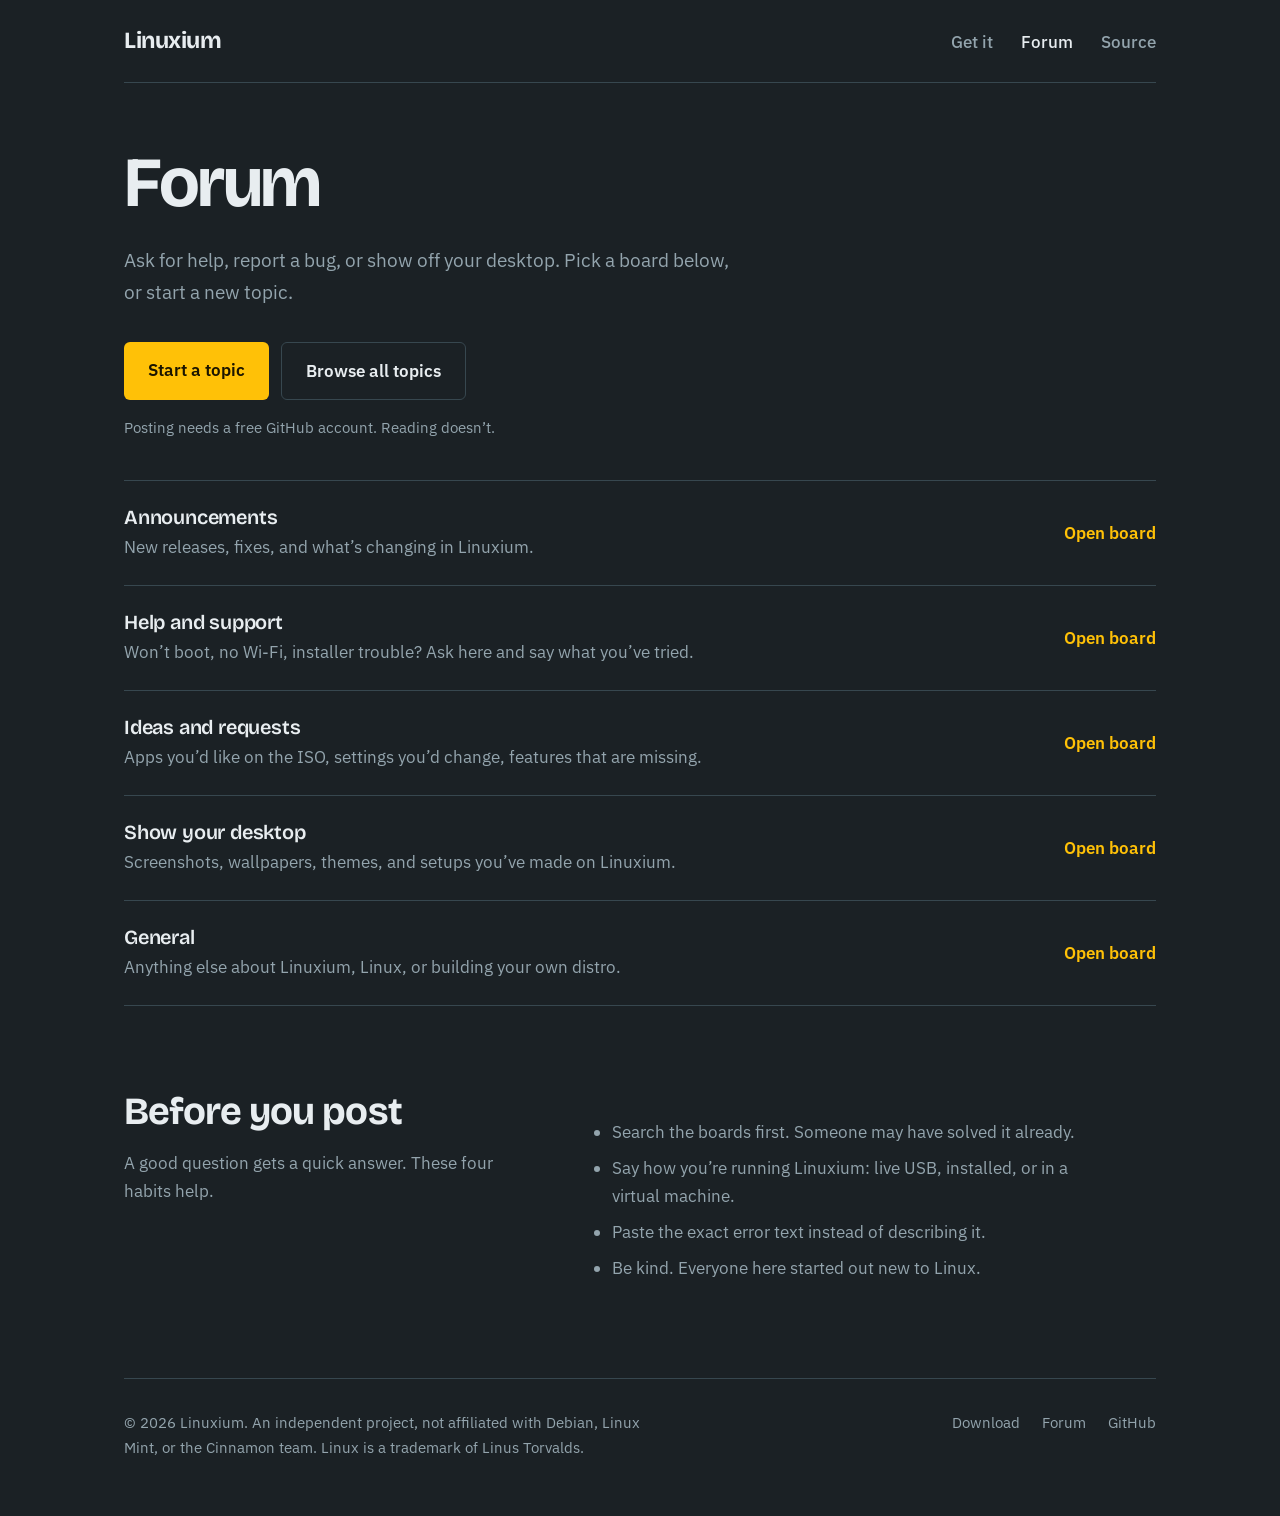
==== forums.html @ 42aeb1bb "Add files via upload" ====
<!DOCTYPE html>
<html lang="en">
<head>
<meta charset="utf-8">
<meta name="viewport" content="width=device-width, initial-scale=1">
<title>Linuxium forum</title>
<meta name="description" content="Ask questions, report bugs, and share your desktop with the Linuxium community.">
<link rel="icon" href="data:image/svg+xml,<svg xmlns=%22http://www.w3.org/2000/svg%22 viewBox=%220 0 100 100%22><text y=%22.9em%22 font-size=%2290%22>🐧</text></svg>">
<link rel="preconnect" href="https://fonts.googleapis.com">
<link rel="preconnect" href="https://fonts.gstatic.com" crossorigin>
<link href="https://fonts.googleapis.com/css2?family=Bricolage+Grotesque:wght@600;700&family=IBM+Plex+Mono&family=IBM+Plex+Sans:wght@400;500;600&display=swap" rel="stylesheet">
<link rel="stylesheet" href="style.css">
</head>
<body>
<div class="wrap">

  <header class="top">
    <a class="brand" href="index.html">Linuxium</a>
    <nav>
      <a href="index.html#get">Get it</a>
      <a href="forums.html" aria-current="page">Forum</a>
      <a href="https://github.com/playerz-4/linuxium">Source</a>
    </nav>
  </header>

  <main>
    <div class="page-head">
      <h1>Forum</h1>
      <p class="lead">Ask for help, report a bug, or show off your desktop. Pick a board below, or start a new topic.</p>
      <div class="actions">
        <a class="btn main" href="https://github.com/playerz-4/linuxium/discussions/new/choose">Start a topic</a>
        <a class="btn alt" href="https://github.com/playerz-4/linuxium/discussions">Browse all topics</a>
      </div>
      <p class="fine">Posting needs a free GitHub account. Reading doesn’t.</p>
    </div>

    <div class="boards">
      <div class="board">
        <div>
          <h3>Announcements</h3>
          <p>New releases, fixes, and what’s changing in Linuxium.</p>
        </div>
        <a class="go" href="https://github.com/playerz-4/linuxium/discussions/categories/announcements">Open board</a>
      </div>
      <div class="board">
        <div>
          <h3>Help and support</h3>
          <p>Won’t boot, no Wi-Fi, installer trouble? Ask here and say what you’ve tried.</p>
        </div>
        <a class="go" href="https://github.com/playerz-4/linuxium/discussions/categories/q-a">Open board</a>
      </div>
      <div class="board">
        <div>
          <h3>Ideas and requests</h3>
          <p>Apps you’d like on the ISO, settings you’d change, features that are missing.</p>
        </div>
        <a class="go" href="https://github.com/playerz-4/linuxium/discussions/categories/ideas">Open board</a>
      </div>
      <div class="board">
        <div>
          <h3>Show your desktop</h3>
          <p>Screenshots, wallpapers, themes, and setups you’ve made on Linuxium.</p>
        </div>
        <a class="go" href="https://github.com/playerz-4/linuxium/discussions/categories/show-and-tell">Open board</a>
      </div>
      <div class="board">
        <div>
          <h3>General</h3>
          <p>Anything else about Linuxium, Linux, or building your own distro.</p>
        </div>
        <a class="go" href="https://github.com/playerz-4/linuxium/discussions/categories/general">Open board</a>
      </div>
    </div>

    <section class="split">
      <div>
        <h2>Before you post</h2>
        <p>A good question gets a quick answer. These four habits help.</p>
      </div>
      <ul class="rules">
        <li>Search the boards first. Someone may have solved it already.</li>
        <li>Say how you’re running Linuxium: live USB, installed, or in a virtual machine.</li>
        <li>Paste the exact error text instead of describing it.</li>
        <li>Be kind. Everyone here started out new to Linux.</li>
      </ul>
    </section>
  </main>

  <footer>
    <p>© 2026 Linuxium. An independent project, not affiliated with Debian, Linux Mint, or the Cinnamon team. Linux is a trademark of Linus Torvalds.</p>
    <nav>
      <a href="https://github.com/playerz-4/linuxium/releases">Download</a>
      <a href="forums.html">Forum</a>
      <a href="https://github.com/playerz-4/linuxium">GitHub</a>
    </nav>
  </footer>

</div>
</body>
</html>
---- style.css ----
:root{
  --bg:#1b2125; --surface:#222b30; --line:#37474f;
  --text:#e8edf0; --muted:#93a4ad;
  --accent:#ffc107; --ink:#1b1500;
  --display:"Bricolage Grotesque","Segoe UI",system-ui,sans-serif;
  --body:"IBM Plex Sans","Segoe UI",system-ui,sans-serif;
  --mono:"IBM Plex Mono",ui-monospace,Menlo,Consolas,monospace;
}
*{box-sizing:border-box;margin:0;padding:0}
html{scroll-behavior:smooth}
body{background:var(--bg);color:var(--text);font:400 1.0625rem/1.65 var(--body);-webkit-font-smoothing:antialiased}
a{color:inherit}
:focus-visible{outline:2px solid var(--accent);outline-offset:3px}
.wrap{max-width:1080px;margin:0 auto;padding:0 24px}

/* top bar */
.top{display:flex;justify-content:space-between;align-items:baseline;padding:26px 0;border-bottom:1px solid var(--line)}
.brand{font:700 1.45rem var(--display);letter-spacing:-.02em;text-decoration:none}
.top nav{display:flex;gap:28px}
.top nav a{color:var(--muted);text-decoration:none;font-weight:500}
.top nav a:hover,.top nav a[aria-current]{color:var(--text)}

/* type */
h1{font:700 clamp(2.5rem,6vw,4.4rem)/1.04 var(--display);letter-spacing:-.035em;max-width:15ch}
h2{font:700 clamp(1.7rem,3.4vw,2.4rem)/1.12 var(--display);letter-spacing:-.025em}
.lead{max-width:56ch;color:var(--muted);font-size:1.2rem;margin:24px 0 34px}
.fine{color:var(--muted);font-size:.92rem;margin-top:16px}

/* buttons */
.actions{display:flex;gap:12px;flex-wrap:wrap}
.btn{display:inline-block;padding:14px 24px;border-radius:6px;font-weight:600;text-decoration:none}
.btn.main{background:var(--accent);color:var(--ink)}
.btn.main:hover{background:#ffd54f}
.btn.alt{border:1px solid var(--line)}
.btn.alt:hover{border-color:var(--muted)}

/* home: hero + desktop mockup */
.hero{padding:72px 0 56px}
.desk{container-type:inline-size;position:relative;aspect-ratio:16/9;border-radius:10px;overflow:hidden;
  border:1px solid var(--line);background:#525252 url(wallpaper.png) center/cover no-repeat}
.win{position:absolute;background:#1e2428;border-radius:6px;box-shadow:0 12px 40px rgba(0,0,0,.45);
  overflow:hidden;font-size:1.25cqw;line-height:1.55}
.tb{background:#2e3a40;padding:.55em .9em;color:#c5d0d5;font-weight:500}
.term{left:4%;top:9%;width:40%;font-family:var(--mono)}
.term pre{padding:1em 1.1em;color:#cfd8dc;font:inherit;white-space:pre-wrap}
.term .p{color:var(--accent)}
.cur{display:inline-block;width:.6em;height:1.1em;background:#cfd8dc;vertical-align:-.2em;animation:blink 1.1s steps(1) infinite}
@keyframes blink{50%{opacity:0}}
.files{left:58%;top:16%;width:36%}
.files ul{list-style:none;display:grid;grid-template-columns:1fr 1fr 1fr;gap:1.4em 1em;padding:1.4em 1.2em;color:#cfd8dc}
.files li::before{content:"";display:block;width:2.2em;height:1.7em;background:#b8962e;border-radius:.2em;margin-bottom:.4em}
.panel{position:absolute;left:0;right:0;bottom:0;display:flex;justify-content:space-between;
  padding:.7em 1.3em;background:rgba(20,26,30,.94);color:#c5d0d5;font-size:1.15cqw}

/* home: sections */
section{padding:84px 0 0}
.split{display:grid;grid-template-columns:5fr 7fr;gap:64px}
.split p{color:var(--muted);margin-top:16px;max-width:44ch}
dl{border-top:1px solid var(--line)}
dl div{display:grid;grid-template-columns:150px 1fr;gap:24px;padding:16px 0;border-bottom:1px solid var(--line)}
dt{color:var(--muted)}
dd{font-weight:500}
.steps{list-style:none;counter-reset:s;margin-top:32px;max-width:680px}
.steps li{counter-increment:s;display:grid;grid-template-columns:2.6rem 1fr;padding:15px 0;border-bottom:1px solid var(--line)}
.steps li::before{content:counter(s);font:700 1.3rem/1.4 var(--display);color:var(--accent)}
.steps+.fine{max-width:680px}
.band{display:flex;justify-content:space-between;align-items:center;gap:32px;flex-wrap:wrap;
  margin-top:84px;padding:48px 0;border-top:1px solid var(--line)}
.band p{color:var(--muted);margin-top:8px;max-width:48ch}

/* forum */
.page-head{padding:64px 0 40px}
.boards{border-top:1px solid var(--line)}
.board{display:grid;grid-template-columns:1fr auto;gap:24px;align-items:center;padding:24px 0;border-bottom:1px solid var(--line)}
.board h3{font:600 1.25rem var(--display);letter-spacing:-.01em}
.board p{color:var(--muted);margin-top:4px;max-width:60ch}
.go{color:var(--accent);font-weight:600;text-decoration:none;white-space:nowrap}
.go:hover{text-decoration:underline}
.rules{margin-top:20px;padding-left:1.2em;color:var(--muted);max-width:52ch}
.rules li{margin-top:8px}

/* footer */
footer{margin-top:96px;border-top:1px solid var(--line);padding:32px 0 56px;color:var(--muted);
  font-size:.92rem;display:flex;justify-content:space-between;gap:24px;flex-wrap:wrap}
footer p{max-width:60ch}
footer nav{display:flex;gap:22px}
footer a{text-decoration:none}
footer a:hover{color:var(--text)}

@media(max-width:760px){
  .split{grid-template-columns:1fr;gap:36px}
  dl div{grid-template-columns:1fr;gap:2px}
  .board{grid-template-columns:1fr;gap:10px}
  .desk{aspect-ratio:4/5}
  .term{left:5%;width:90%;top:6%;font-size:3.3cqw}
  .files{display:none}
  .panel{font-size:3cqw}
  .hero{padding-top:48px}
}
@media(prefers-reduced-motion:reduce){.cur{animation:none}html{scroll-behavior:auto}}
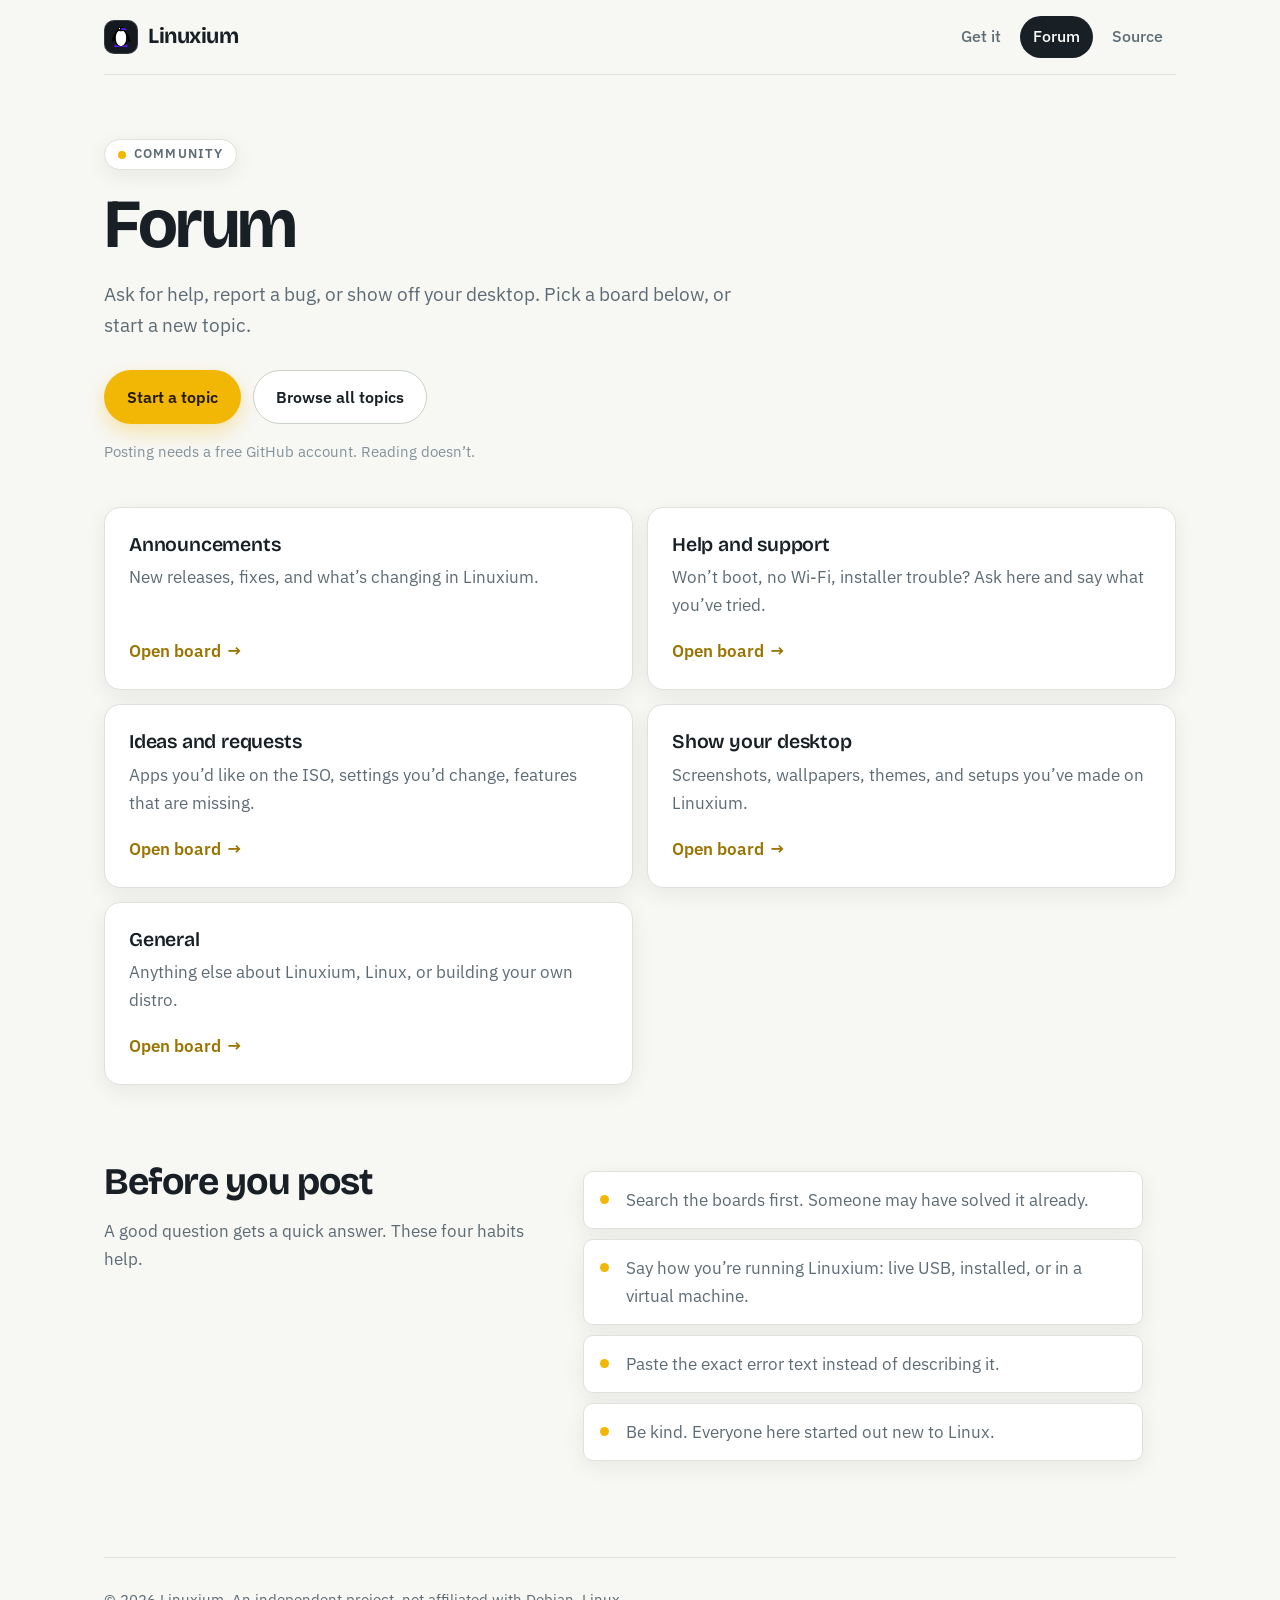
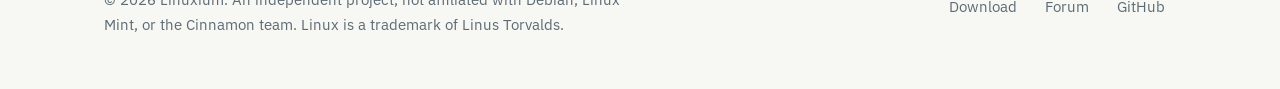
==== commit d2d692c7: "Redesign site: cleaner, lighter, card-based layout - Light warm off-white theme with a single amber " ====
--- a/forums.html
+++ b/forums.html
@@ -5,6 +5,7 @@
 <meta name="viewport" content="width=device-width, initial-scale=1">
 <title>Linuxium forum</title>
 <meta name="description" content="Ask questions, report bugs, and share your desktop with the Linuxium community.">
+<meta name="theme-color" content="#f7f7f4">
 <link rel="icon" href="data:image/svg+xml,<svg xmlns=%22http://www.w3.org/2000/svg%22 viewBox=%220 0 100 100%22><text y=%22.9em%22 font-size=%2290%22>🐧</text></svg>">
 <link rel="preconnect" href="https://fonts.googleapis.com">
 <link rel="preconnect" href="https://fonts.gstatic.com" crossorigin>
@@ -12,19 +13,21 @@
 <link rel="stylesheet" href="style.css">
 </head>
 <body>
+<a class="skip" href="#main">Skip to content</a>
 <div class="wrap">
 
   <header class="top">
     <a class="brand" href="index.html">Linuxium</a>
-    <nav>
+    <nav aria-label="Main">
       <a href="index.html#get">Get it</a>
       <a href="forums.html" aria-current="page">Forum</a>
       <a href="https://github.com/playerz-4/linuxium">Source</a>
     </nav>
   </header>
 
-  <main>
+  <main id="main">
     <div class="page-head">
+      <span class="eyebrow">Community</span>
       <h1>Forum</h1>
       <p class="lead">Ask for help, report a bug, or show off your desktop. Pick a board below, or start a new topic.</p>
       <div class="actions">
@@ -88,7 +91,7 @@
 
   <footer>
     <p>© 2026 Linuxium. An independent project, not affiliated with Debian, Linux Mint, or the Cinnamon team. Linux is a trademark of Linus Torvalds.</p>
-    <nav>
+    <nav aria-label="Footer">
       <a href="https://github.com/playerz-4/linuxium/releases">Download</a>
       <a href="forums.html">Forum</a>
       <a href="https://github.com/playerz-4/linuxium">GitHub</a>
--- a/style.css
+++ b/style.css
@@ -1,100 +1,257 @@
+/* Linuxium — clean site theme
+   Palette: warm off-white page, deep ink text, one amber accent (Tux). */
+
 :root{
-  --bg:#1b2125; --surface:#222b30; --line:#37474f;
-  --text:#e8edf0; --muted:#93a4ad;
-  --accent:#ffc107; --ink:#1b1500;
+  --bg:#f7f7f4;
+  --surface:#ffffff;
+  --surface-soft:#eef0ec;
+  --ink:#182026;
+  --muted:#5d6b74;
+  --faint:#84929b;
+  --line:#dde2dc;
+  --line-strong:#c9d1c9;
+  --accent:#f2b705;
+  --accent-hover:#ffc61a;
+  --accent-ink:#241a00;
+  --dark:#141a1f;
+  --dark-2:#1e262d;
+  --radius:16px;
+  --radius-sm:10px;
+  --shadow:0 18px 45px rgba(24,32,38,.10);
+  --shadow-sm:0 6px 22px rgba(24,32,38,.07);
   --display:"Bricolage Grotesque","Segoe UI",system-ui,sans-serif;
-  --body:"IBM Plex Sans","Segoe UI",system-ui,sans-serif;
-  --mono:"IBM Plex Mono",ui-monospace,Menlo,Consolas,monospace;
-}
+  --body:"IBM Plex Sans","Segoe UI",system-ui,-apple-system,sans-serif;
+  --mono:"IBM Plex Mono",ui-monospace,SFMono-Regular,Menlo,Consolas,monospace;
+}
+
 *{box-sizing:border-box;margin:0;padding:0}
 html{scroll-behavior:smooth}
-body{background:var(--bg);color:var(--text);font:400 1.0625rem/1.65 var(--body);-webkit-font-smoothing:antialiased}
+body{
+  background:var(--bg);
+  color:var(--ink);
+  font:400 1.0625rem/1.65 var(--body);
+  -webkit-font-smoothing:antialiased;
+  text-rendering:optimizeLegibility;
+}
+::selection{background:var(--accent);color:var(--accent-ink)}
 a{color:inherit}
-:focus-visible{outline:2px solid var(--accent);outline-offset:3px}
-.wrap{max-width:1080px;margin:0 auto;padding:0 24px}
-
-/* top bar */
-.top{display:flex;justify-content:space-between;align-items:baseline;padding:26px 0;border-bottom:1px solid var(--line)}
-.brand{font:700 1.45rem var(--display);letter-spacing:-.02em;text-decoration:none}
-.top nav{display:flex;gap:28px}
-.top nav a{color:var(--muted);text-decoration:none;font-weight:500}
-.top nav a:hover,.top nav a[aria-current]{color:var(--text)}
-
-/* type */
-h1{font:700 clamp(2.5rem,6vw,4.4rem)/1.04 var(--display);letter-spacing:-.035em;max-width:15ch}
-h2{font:700 clamp(1.7rem,3.4vw,2.4rem)/1.12 var(--display);letter-spacing:-.025em}
-.lead{max-width:56ch;color:var(--muted);font-size:1.2rem;margin:24px 0 34px}
-.fine{color:var(--muted);font-size:.92rem;margin-top:16px}
-
-/* buttons */
-.actions{display:flex;gap:12px;flex-wrap:wrap}
-.btn{display:inline-block;padding:14px 24px;border-radius:6px;font-weight:600;text-decoration:none}
-.btn.main{background:var(--accent);color:var(--ink)}
-.btn.main:hover{background:#ffd54f}
-.btn.alt{border:1px solid var(--line)}
-.btn.alt:hover{border-color:var(--muted)}
-
-/* home: hero + desktop mockup */
-.hero{padding:72px 0 56px}
-.desk{container-type:inline-size;position:relative;aspect-ratio:16/9;border-radius:10px;overflow:hidden;
-  border:1px solid var(--line);background:#525252 url(wallpaper.png) center/cover no-repeat}
-.win{position:absolute;background:#1e2428;border-radius:6px;box-shadow:0 12px 40px rgba(0,0,0,.45);
-  overflow:hidden;font-size:1.25cqw;line-height:1.55}
-.tb{background:#2e3a40;padding:.55em .9em;color:#c5d0d5;font-weight:500}
-.term{left:4%;top:9%;width:40%;font-family:var(--mono)}
-.term pre{padding:1em 1.1em;color:#cfd8dc;font:inherit;white-space:pre-wrap}
+img{max-width:100%}
+:focus-visible{outline:3px solid var(--accent);outline-offset:3px;border-radius:4px}
+
+.skip{
+  position:absolute;left:16px;top:-60px;z-index:50;
+  background:var(--ink);color:#fff;padding:10px 16px;border-radius:0 0 8px 8px;
+  text-decoration:none;font-weight:600;transition:top .15s ease;
+}
+.skip:focus{top:0}
+
+.wrap{max-width:1120px;margin:0 auto;padding:0 24px}
+
+/* ---------- top bar ---------- */
+.top{
+  position:sticky;top:0;z-index:20;
+  display:flex;justify-content:space-between;align-items:center;gap:24px;
+  padding:16px 0;
+  background:rgba(247,247,244,.86);
+  backdrop-filter:blur(14px);-webkit-backdrop-filter:blur(14px);
+  border-bottom:1px solid var(--line);
+}
+.brand{
+  display:inline-flex;align-items:center;gap:10px;
+  font:700 1.35rem/1 var(--display);letter-spacing:-.02em;text-decoration:none;
+}
+.brand::before{
+  content:"";width:34px;height:34px;border-radius:10px;flex:none;
+  background:var(--dark) url("lynx.png") center/cover no-repeat;
+  box-shadow:inset 0 0 0 1px rgba(255,255,255,.14);
+}
+.top nav{display:flex;gap:6px;flex-wrap:wrap}
+.top nav a{
+  color:var(--muted);text-decoration:none;font-weight:500;font-size:.98rem;
+  padding:8px 13px;border-radius:999px;transition:background .15s ease,color .15s ease;
+}
+.top nav a:hover{background:var(--surface-soft);color:var(--ink)}
+.top nav a[aria-current]{background:var(--ink);color:#fff}
+
+/* ---------- type & shared ---------- */
+h1{font:700 clamp(2.6rem,6vw,4.3rem)/1.03 var(--display);letter-spacing:-.035em;text-wrap:balance}
+h2{font:700 clamp(1.75rem,3.4vw,2.35rem)/1.12 var(--display);letter-spacing:-.025em;text-wrap:balance}
+h3{font:600 1.22rem/1.3 var(--display);letter-spacing:-.01em}
+.lead{max-width:58ch;color:var(--muted);font-size:1.19rem;line-height:1.6}
+.fine{color:var(--faint);font-size:.92rem}
+code{font-family:var(--mono);font-size:.9em;background:var(--surface-soft);padding:.1em .38em;border-radius:6px}
+
+.eyebrow{
+  display:inline-flex;align-items:center;gap:8px;
+  font:600 .8rem/1 var(--body);letter-spacing:.09em;text-transform:uppercase;color:var(--muted);
+  background:var(--surface);border:1px solid var(--line);
+  padding:8px 13px;border-radius:999px;box-shadow:var(--shadow-sm);
+}
+.eyebrow::before{content:"";width:8px;height:8px;border-radius:50%;background:var(--accent);flex:none}
+
+.actions{display:flex;gap:12px;flex-wrap:wrap;align-items:center}
+.btn{
+  display:inline-flex;align-items:center;gap:8px;
+  padding:13px 22px;border-radius:999px;font-weight:600;font-size:1rem;text-decoration:none;
+  border:1px solid transparent;transition:transform .15s ease,background .15s ease,border-color .15s ease,box-shadow .15s ease;
+}
+.btn.main{background:var(--accent);color:var(--accent-ink);box-shadow:0 8px 20px rgba(242,183,5,.30)}
+.btn.main:hover{background:var(--accent-hover);transform:translateY(-1px)}
+.btn.alt{background:var(--surface);border-color:var(--line-strong);color:var(--ink)}
+.btn.alt:hover{border-color:var(--ink);transform:translateY(-1px)}
+.btn.on-dark{background:transparent;border-color:rgba(255,255,255,.35);color:#fff}
+.btn.on-dark:hover{border-color:#fff}
+
+.chips{display:flex;gap:8px;flex-wrap:wrap;list-style:none}
+.chips li{
+  font-size:.88rem;font-weight:500;color:var(--muted);
+  background:var(--surface);border:1px solid var(--line);
+  padding:7px 12px;border-radius:999px;
+}
+
+/* ---------- hero ---------- */
+.hero{padding:76px 0 54px;text-align:left}
+.hero h1{max-width:14ch;margin:22px 0 20px}
+.hero .lead{margin-bottom:32px}
+.hero .fine{margin-top:18px}
+.hero .chips{margin-top:26px}
+
+/* desktop mockup */
+.desk{
+  container-type:inline-size;position:relative;aspect-ratio:16/9;
+  border-radius:20px;overflow:hidden;margin-bottom:8px;
+  border:1px solid var(--line-strong);
+  background:#525252 url("wallpaper.png") center/cover no-repeat;
+  box-shadow:var(--shadow);
+}
+.win{
+  position:absolute;background:rgba(24,31,37,.97);border-radius:10px;
+  box-shadow:0 16px 44px rgba(0,0,0,.42);overflow:hidden;
+  font-size:1.22cqw;line-height:1.55;color:#d5dde2;
+  border:1px solid rgba(255,255,255,.09);
+}
+.tb{
+  display:flex;align-items:center;gap:.5em;
+  background:#28323a;padding:.55em .9em;color:#c5d0d5;font-weight:500;
+}
+.tb::before{content:"";width:.62em;height:.62em;border-radius:50%;background:#e0655a;
+  box-shadow:.95em 0 0 #e8b23a,1.9em 0 0 #63b06a;margin-right:1.9em;flex:none}
+.term{left:4%;top:9%;width:41%;font-family:var(--mono)}
+.term pre{padding:1em 1.1em;font:inherit;white-space:pre-wrap;word-break:break-word}
 .term .p{color:var(--accent)}
-.cur{display:inline-block;width:.6em;height:1.1em;background:#cfd8dc;vertical-align:-.2em;animation:blink 1.1s steps(1) infinite}
+.cur{display:inline-block;width:.6em;height:1.1em;background:#d5dde2;vertical-align:-.2em;animation:blink 1.1s steps(1) infinite}
 @keyframes blink{50%{opacity:0}}
 .files{left:58%;top:16%;width:36%}
-.files ul{list-style:none;display:grid;grid-template-columns:1fr 1fr 1fr;gap:1.4em 1em;padding:1.4em 1.2em;color:#cfd8dc}
-.files li::before{content:"";display:block;width:2.2em;height:1.7em;background:#b8962e;border-radius:.2em;margin-bottom:.4em}
-.panel{position:absolute;left:0;right:0;bottom:0;display:flex;justify-content:space-between;
-  padding:.7em 1.3em;background:rgba(20,26,30,.94);color:#c5d0d5;font-size:1.15cqw}
-
-/* home: sections */
-section{padding:84px 0 0}
-.split{display:grid;grid-template-columns:5fr 7fr;gap:64px}
-.split p{color:var(--muted);margin-top:16px;max-width:44ch}
-dl{border-top:1px solid var(--line)}
-dl div{display:grid;grid-template-columns:150px 1fr;gap:24px;padding:16px 0;border-bottom:1px solid var(--line)}
-dt{color:var(--muted)}
-dd{font-weight:500}
-.steps{list-style:none;counter-reset:s;margin-top:32px;max-width:680px}
-.steps li{counter-increment:s;display:grid;grid-template-columns:2.6rem 1fr;padding:15px 0;border-bottom:1px solid var(--line)}
-.steps li::before{content:counter(s);font:700 1.3rem/1.4 var(--display);color:var(--accent)}
-.steps+.fine{max-width:680px}
-.band{display:flex;justify-content:space-between;align-items:center;gap:32px;flex-wrap:wrap;
-  margin-top:84px;padding:48px 0;border-top:1px solid var(--line)}
-.band p{color:var(--muted);margin-top:8px;max-width:48ch}
-
-/* forum */
-.page-head{padding:64px 0 40px}
-.boards{border-top:1px solid var(--line)}
-.board{display:grid;grid-template-columns:1fr auto;gap:24px;align-items:center;padding:24px 0;border-bottom:1px solid var(--line)}
-.board h3{font:600 1.25rem var(--display);letter-spacing:-.01em}
-.board p{color:var(--muted);margin-top:4px;max-width:60ch}
-.go{color:var(--accent);font-weight:600;text-decoration:none;white-space:nowrap}
+.files ul{list-style:none;display:grid;grid-template-columns:repeat(3,1fr);gap:1.3em .9em;padding:1.3em 1.1em}
+.files li{font-size:.92em}
+.files li::before{content:"";display:block;width:2.1em;height:1.6em;background:linear-gradient(180deg,#ffd34d,var(--accent));border-radius:.25em;margin-bottom:.4em}
+.panel{
+  position:absolute;left:0;right:0;bottom:0;
+  display:flex;justify-content:space-between;gap:16px;
+  padding:.7em 1.2em;background:rgba(16,21,26,.95);color:#c5d0d5;font-size:1.12cqw;
+}
+
+/* ---------- sections ---------- */
+section{padding:76px 0 0}
+.section-head{max-width:640px;margin-bottom:36px}
+.section-head p{color:var(--muted);margin-top:14px}
+.split{display:grid;grid-template-columns:5fr 7fr;gap:56px;align-items:start}
+.split p{color:var(--muted);margin-top:14px;max-width:46ch}
+
+/* spec list as clean cards */
+dl{display:grid;grid-template-columns:1fr 1fr;gap:12px}
+dl div{
+  background:var(--surface);border:1px solid var(--line);border-radius:var(--radius-sm);
+  padding:16px 18px;box-shadow:var(--shadow-sm);
+}
+dt{color:var(--faint);font-size:.8rem;font-weight:600;letter-spacing:.07em;text-transform:uppercase;margin-bottom:4px}
+dd{font-weight:500;line-height:1.45}
+
+/* steps */
+.steps{list-style:none;counter-reset:s;margin-top:8px;max-width:720px;
+  background:var(--surface);border:1px solid var(--line);border-radius:var(--radius);box-shadow:var(--shadow-sm);overflow:hidden}
+.steps li{
+  counter-increment:s;display:grid;grid-template-columns:3.2rem 1fr;gap:6px;align-items:baseline;
+  padding:18px 22px 18px 8px;
+}
+.steps li + li{border-top:1px solid var(--line)}
+.steps li::before{
+  content:counter(s,decimal-leading-zero);text-align:center;
+  font:700 1.05rem/1.4 var(--display);color:#b78a00;
+}
+.steps-note{max-width:720px;margin-top:14px}
+
+/* call-to-action band */
+.band{
+  display:flex;justify-content:space-between;align-items:center;gap:28px;flex-wrap:wrap;
+  margin-top:84px;padding:38px 40px;border-radius:20px;
+  background:var(--dark);color:#fff;box-shadow:var(--shadow);
+}
+.band h2{color:#fff}
+.band p{color:#aeb9c1;margin-top:8px;max-width:48ch}
+
+/* ---------- forum ---------- */
+.page-head{padding:64px 0 42px}
+.page-head h1{margin:20px 0 18px}
+.page-head .lead{margin-bottom:30px}
+.page-head .fine{margin-top:16px}
+
+.boards{display:grid;grid-template-columns:1fr 1fr;gap:14px}
+.board{
+  display:flex;flex-direction:column;gap:18px;justify-content:space-between;
+  background:var(--surface);border:1px solid var(--line);border-radius:var(--radius);
+  padding:24px;box-shadow:var(--shadow-sm);
+  transition:transform .15s ease,box-shadow .15s ease,border-color .15s ease;
+}
+.board:hover{transform:translateY(-2px);box-shadow:var(--shadow);border-color:var(--line-strong)}
+.board p{color:var(--muted);margin-top:6px}
+.go{color:#9a7400;font-weight:600;text-decoration:none;display:inline-flex;gap:6px;align-items:center}
+.go::after{content:"→";transition:transform .15s ease}
 .go:hover{text-decoration:underline}
-.rules{margin-top:20px;padding-left:1.2em;color:var(--muted);max-width:52ch}
-.rules li{margin-top:8px}
-
-/* footer */
-footer{margin-top:96px;border-top:1px solid var(--line);padding:32px 0 56px;color:var(--muted);
-  font-size:.92rem;display:flex;justify-content:space-between;gap:24px;flex-wrap:wrap}
-footer p{max-width:60ch}
-footer nav{display:flex;gap:22px}
-footer a{text-decoration:none}
-footer a:hover{color:var(--text)}
-
-@media(max-width:760px){
-  .split{grid-template-columns:1fr;gap:36px}
-  dl div{grid-template-columns:1fr;gap:2px}
-  .board{grid-template-columns:1fr;gap:10px}
+.go:hover::after{transform:translateX(3px)}
+
+.rules{list-style:none;max-width:56ch}
+.rules li{
+  position:relative;color:var(--muted);
+  background:var(--surface);border:1px solid var(--line);border-radius:var(--radius-sm);
+  padding:14px 16px 14px 42px;margin-top:10px;box-shadow:var(--shadow-sm);
+}
+.rules li::before{
+  content:"";position:absolute;left:16px;top:1.35em;
+  width:9px;height:9px;border-radius:50%;background:var(--accent);
+}
+
+/* ---------- footer ---------- */
+footer{
+  margin-top:96px;border-top:1px solid var(--line);padding:30px 0 52px;
+  color:var(--muted);font-size:.92rem;
+  display:flex;justify-content:space-between;gap:24px;flex-wrap:wrap;align-items:flex-start;
+}
+footer p{max-width:58ch}
+footer nav{display:flex;gap:6px;flex-wrap:wrap}
+footer nav a{text-decoration:none;padding:7px 11px;border-radius:999px}
+footer nav a:hover{background:var(--surface-soft);color:var(--ink)}
+
+/* ---------- responsive ---------- */
+@media(max-width:820px){
+  .split{grid-template-columns:1fr;gap:32px}
+  .boards{grid-template-columns:1fr}
+  .band{padding:30px 24px}
+}
+@media(max-width:640px){
+  .wrap{padding:0 18px}
+  .hero{padding:48px 0 36px}
+  section{padding-top:56px}
+  dl{grid-template-columns:1fr}
   .desk{aspect-ratio:4/5}
-  .term{left:5%;width:90%;top:6%;font-size:3.3cqw}
+  .term{left:5%;width:90%;top:6%;font-size:3.2cqw}
   .files{display:none}
   .panel{font-size:3cqw}
-  .hero{padding-top:48px}
-}
-@media(prefers-reduced-motion:reduce){.cur{animation:none}html{scroll-behavior:auto}}
+  .top nav a{padding:8px 9px}
+}
+@media(prefers-reduced-motion:reduce){
+  .cur{animation:none}
+  html{scroll-behavior:auto}
+  .btn:hover,.board:hover{transform:none}
+  .go::after{transition:none}
+}
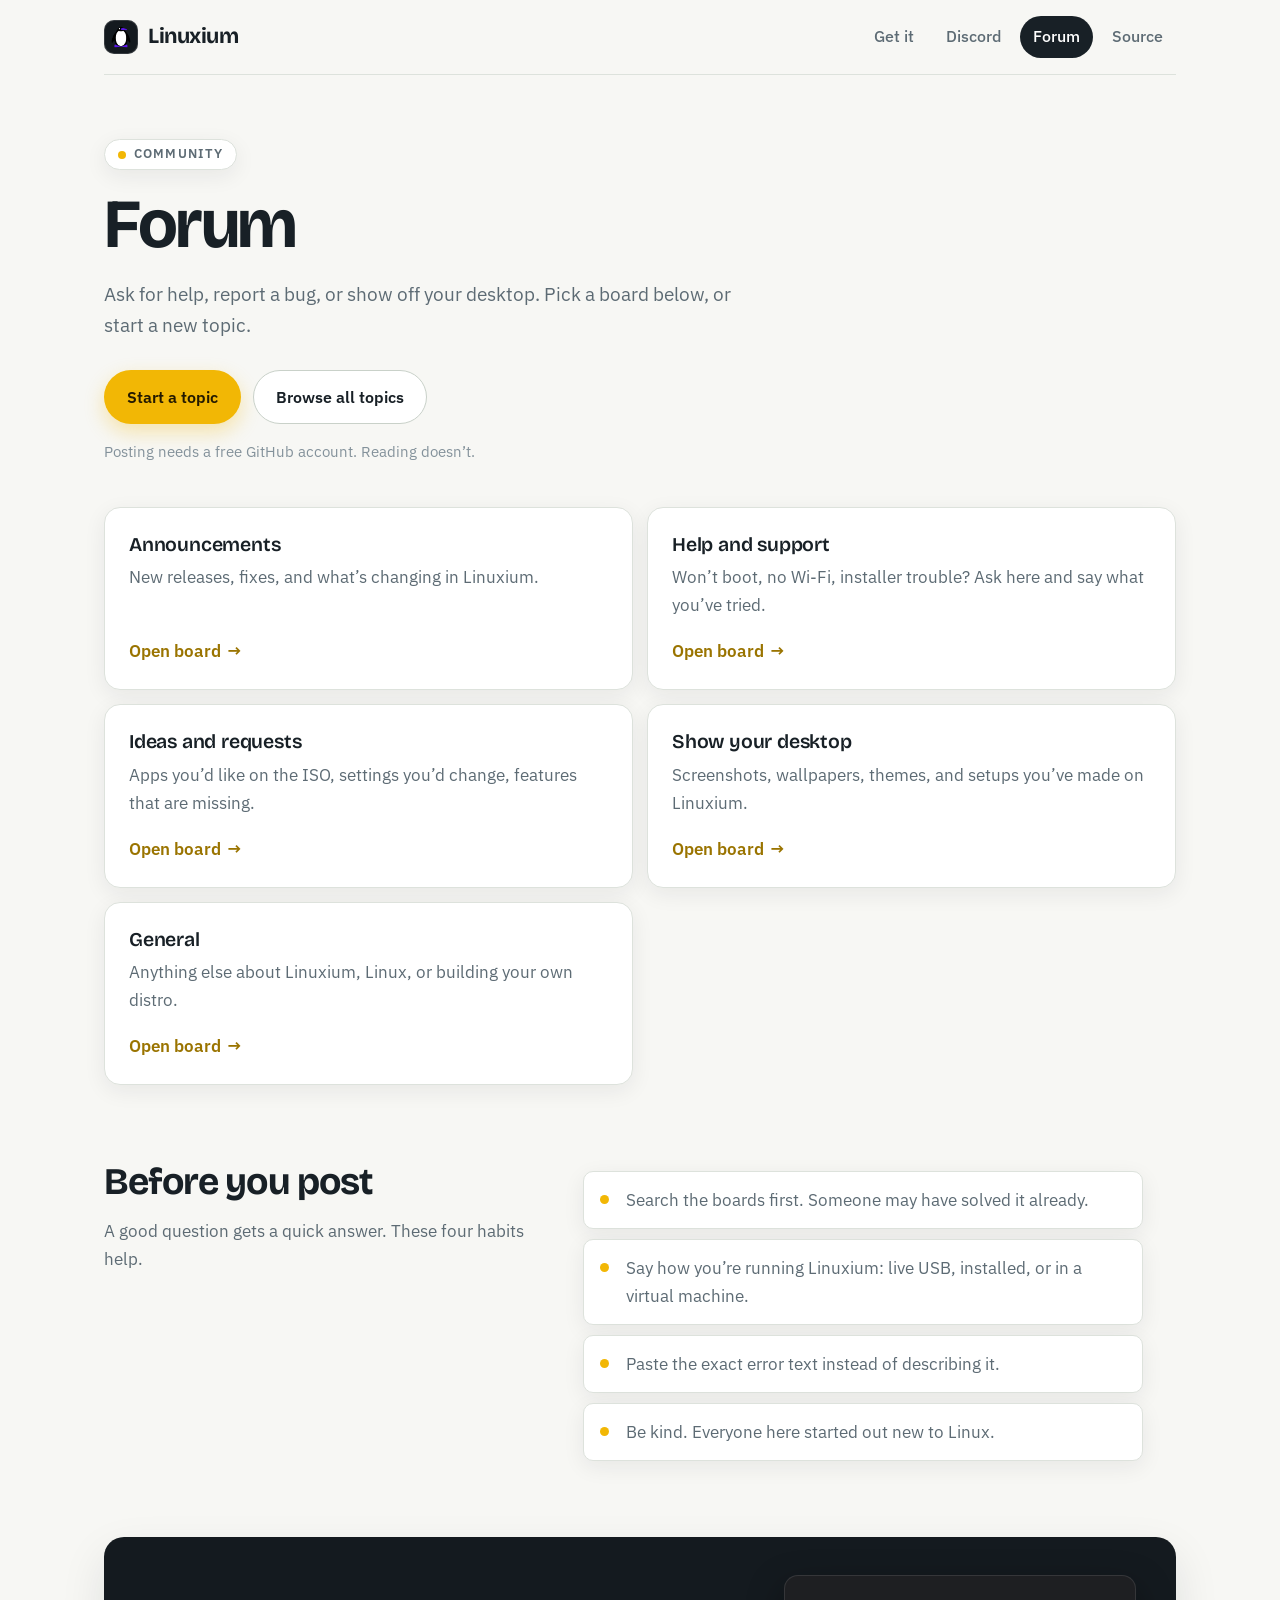
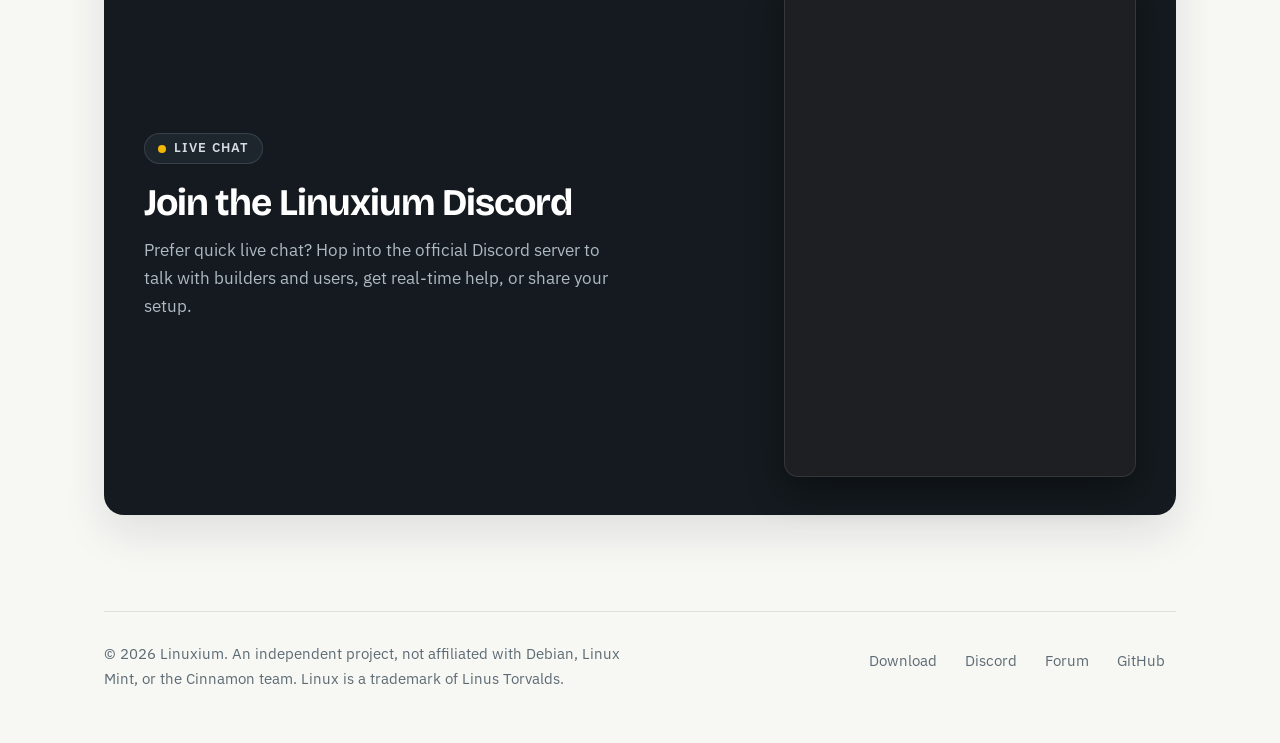
==== commit a1ef5d29: "Add Discord widget embed to site, place Install Linuxium on desktop, and make Welcome popup-only Co-" ====
--- a/forums.html
+++ b/forums.html
@@ -20,6 +20,7 @@
     <a class="brand" href="index.html">Linuxium</a>
     <nav aria-label="Main">
       <a href="index.html#get">Get it</a>
+      <a href="#discord">Discord</a>
       <a href="forums.html" aria-current="page">Forum</a>
       <a href="https://github.com/playerz-4/linuxium">Source</a>
     </nav>
@@ -87,12 +88,26 @@
         <li>Be kind. Everyone here started out new to Linux.</li>
       </ul>
     </section>
+
+    <section id="discord">
+      <div class="band community-band">
+        <div class="community-copy">
+          <span class="eyebrow eyebrow-dark">Live chat</span>
+          <h2>Join the Linuxium Discord</h2>
+          <p>Prefer quick live chat? Hop into the official Discord server to talk with builders and users, get real-time help, or share your setup.</p>
+        </div>
+        <div class="discord-embed">
+          <iframe src="https://discord.com/widget?id=1562396569003884546&amp;theme=dark" title="Linuxium Discord server" width="350" height="500" allowtransparency="true" frameborder="0" sandbox="allow-popups allow-popups-to-escape-sandbox allow-same-origin allow-scripts"></iframe>
+        </div>
+      </div>
+    </section>
   </main>
 
   <footer>
     <p>© 2026 Linuxium. An independent project, not affiliated with Debian, Linux Mint, or the Cinnamon team. Linux is a trademark of Linus Torvalds.</p>
     <nav aria-label="Footer">
       <a href="https://github.com/playerz-4/linuxium/releases">Download</a>
+      <a href="#discord">Discord</a>
       <a href="forums.html">Forum</a>
       <a href="https://github.com/playerz-4/linuxium">GitHub</a>
     </nav>
--- a/style.css
+++ b/style.css
@@ -181,7 +181,7 @@
 }
 .steps-note{max-width:720px;margin-top:14px}
 
-/* call-to-action band */
+/* call-to-action & Discord community band */
 .band{
   display:flex;justify-content:space-between;align-items:center;gap:28px;flex-wrap:wrap;
   margin-top:84px;padding:38px 40px;border-radius:20px;
@@ -189,6 +189,36 @@
 }
 .band h2{color:#fff}
 .band p{color:#aeb9c1;margin-top:8px;max-width:48ch}
+.community-band{
+  margin-top:0;
+  display:grid;
+  grid-template-columns:minmax(0,1fr) auto;
+  gap:40px;
+  align-items:center;
+}
+.community-copy h2{margin-top:18px}
+.community-copy p{margin-top:12px}
+.community-copy .actions{margin-top:26px}
+.eyebrow-dark{
+  background:var(--dark-2);
+  border-color:rgba(255,255,255,.12);
+  color:#d5dde2;
+  box-shadow:none;
+}
+.discord-embed{
+  display:flex;
+  justify-content:center;
+  border-radius:14px;
+  overflow:hidden;
+  border:1px solid rgba(255,255,255,.10);
+  box-shadow:0 14px 36px rgba(0,0,0,.38);
+  background:#1e1f22;
+}
+.discord-embed iframe{
+  display:block;
+  max-width:100%;
+  border:0;
+}
 
 /* ---------- forum ---------- */
 .page-head{padding:64px 0 42px}
@@ -237,6 +267,8 @@
   .split{grid-template-columns:1fr;gap:32px}
   .boards{grid-template-columns:1fr}
   .band{padding:30px 24px}
+  .community-band{grid-template-columns:1fr;gap:28px}
+  .discord-embed{justify-self:center;max-width:100%}
 }
 @media(max-width:640px){
   .wrap{padding:0 18px}
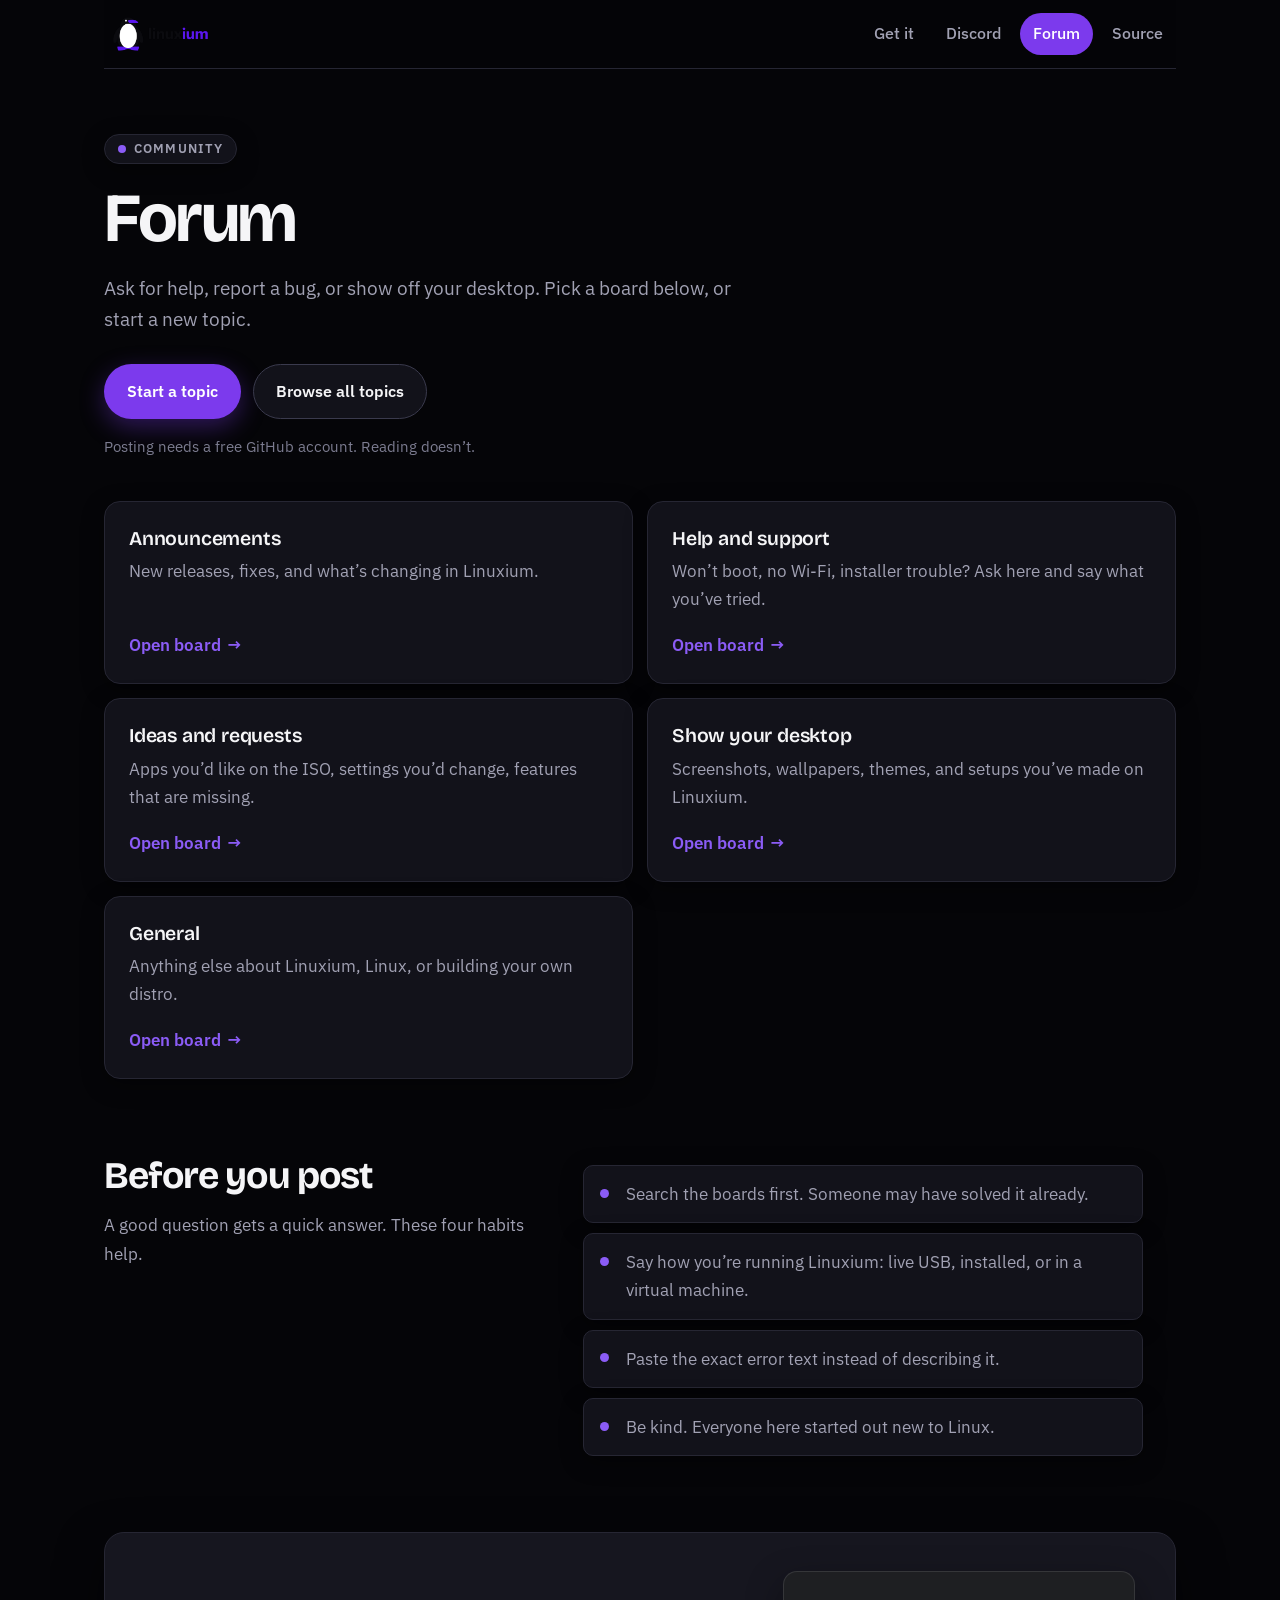
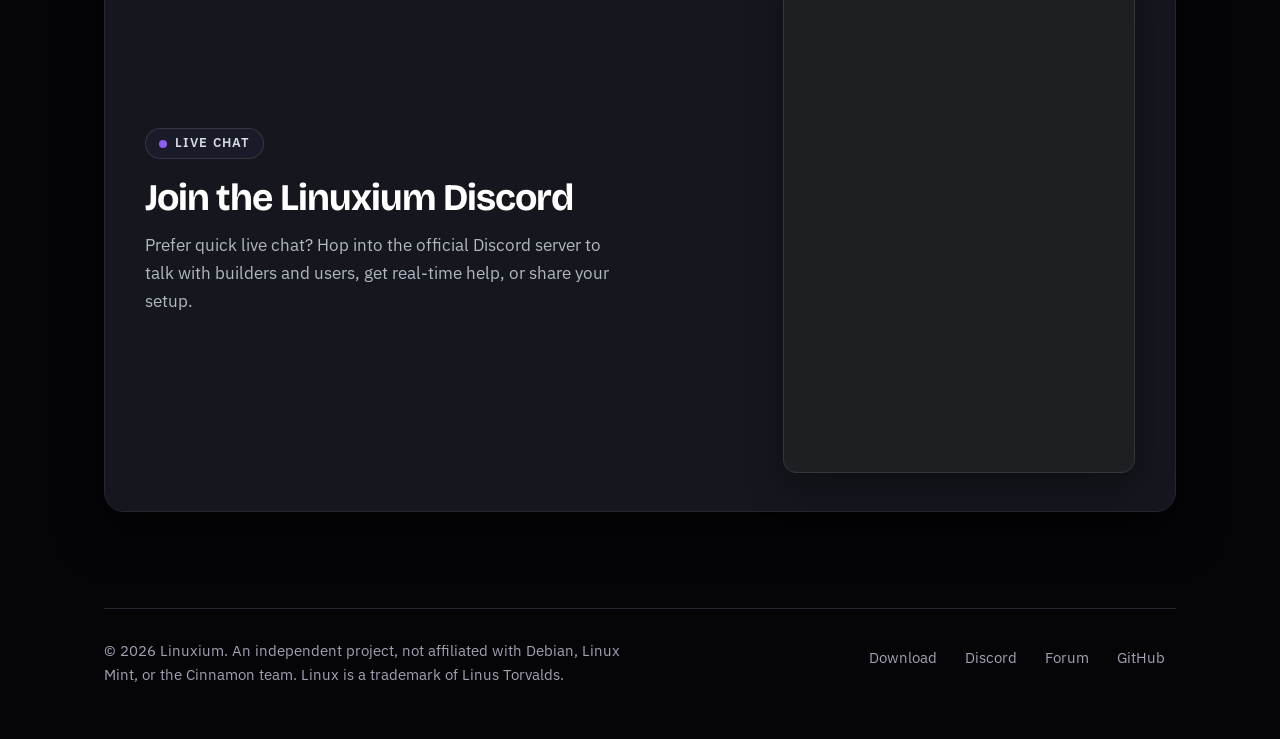
==== commit 65c5c416: "Use new GRUB background, intro banner, and revamped site with wordmark slideshow - New grub-bg.png (" ====
--- a/forums.html
+++ b/forums.html
@@ -5,8 +5,8 @@
 <meta name="viewport" content="width=device-width, initial-scale=1">
 <title>Linuxium forum</title>
 <meta name="description" content="Ask questions, report bugs, and share your desktop with the Linuxium community.">
-<meta name="theme-color" content="#f7f7f4">
-<link rel="icon" href="data:image/svg+xml,<svg xmlns=%22http://www.w3.org/2000/svg%22 viewBox=%220 0 100 100%22><text y=%22.9em%22 font-size=%2290%22>🐧</text></svg>">
+<meta name="theme-color" content="#050508">
+<link rel="icon" href="lynx.png">
 <link rel="preconnect" href="https://fonts.googleapis.com">
 <link rel="preconnect" href="https://fonts.gstatic.com" crossorigin>
 <link href="https://fonts.googleapis.com/css2?family=Bricolage+Grotesque:wght@600;700&family=IBM+Plex+Mono&family=IBM+Plex+Sans:wght@400;500;600&display=swap" rel="stylesheet">
@@ -17,7 +17,7 @@
 <div class="wrap">
 
   <header class="top">
-    <a class="brand" href="index.html">Linuxium</a>
+    <a class="brand" href="index.html" aria-label="Linuxium home"><img src="linuxium-wordmark.png" alt="Linuxium" width="180" height="65"></a>
     <nav aria-label="Main">
       <a href="index.html#get">Get it</a>
       <a href="#discord">Discord</a>
--- a/style.css
+++ b/style.css
@@ -1,24 +1,24 @@
-/* Linuxium — clean site theme
-   Palette: warm off-white page, deep ink text, one amber accent (Tux). */
+/* Linuxium — dark site theme (matches wordmark + GRUB background)
+   Palette: near-black page, deep purple surfaces, bright purple accent. */
 
 :root{
-  --bg:#f7f7f4;
-  --surface:#ffffff;
-  --surface-soft:#eef0ec;
-  --ink:#182026;
-  --muted:#5d6b74;
-  --faint:#84929b;
-  --line:#dde2dc;
-  --line-strong:#c9d1c9;
-  --accent:#f2b705;
-  --accent-hover:#ffc61a;
-  --accent-ink:#241a00;
-  --dark:#141a1f;
-  --dark-2:#1e262d;
+  --bg:#050508;
+  --surface:#12121a;
+  --surface-soft:#1a1a28;
+  --ink:#f5f5f7;
+  --muted:#a1a1b3;
+  --faint:#7c7c90;
+  --line:#262633;
+  --line-strong:#3a3a4d;
+  --accent:#7c3aed;
+  --accent-hover:#8b5cf6;
+  --accent-ink:#ffffff;
+  --dark:#0a0a12;
+  --dark-2:#16161f;
   --radius:16px;
   --radius-sm:10px;
-  --shadow:0 18px 45px rgba(24,32,38,.10);
-  --shadow-sm:0 6px 22px rgba(24,32,38,.07);
+  --shadow:0 18px 45px rgba(0,0,0,.55);
+  --shadow-sm:0 6px 22px rgba(0,0,0,.4);
   --display:"Bricolage Grotesque","Segoe UI",system-ui,sans-serif;
   --body:"IBM Plex Sans","Segoe UI",system-ui,-apple-system,sans-serif;
   --mono:"IBM Plex Mono",ui-monospace,SFMono-Regular,Menlo,Consolas,monospace;
@@ -33,14 +33,14 @@
   -webkit-font-smoothing:antialiased;
   text-rendering:optimizeLegibility;
 }
-::selection{background:var(--accent);color:var(--accent-ink)}
+::selection{background:var(--accent);color:#fff}
 a{color:inherit}
 img{max-width:100%}
-:focus-visible{outline:3px solid var(--accent);outline-offset:3px;border-radius:4px}
+:focus-visible{outline:3px solid var(--accent-hover);outline-offset:3px;border-radius:4px}
 
 .skip{
   position:absolute;left:16px;top:-60px;z-index:50;
-  background:var(--ink);color:#fff;padding:10px 16px;border-radius:0 0 8px 8px;
+  background:var(--accent);color:#fff;padding:10px 16px;border-radius:0 0 8px 8px;
   text-decoration:none;font-weight:600;transition:top .15s ease;
 }
 .skip:focus{top:0}
@@ -51,27 +51,20 @@
 .top{
   position:sticky;top:0;z-index:20;
   display:flex;justify-content:space-between;align-items:center;gap:24px;
-  padding:16px 0;
-  background:rgba(247,247,244,.86);
+  padding:12px 0;
+  background:rgba(5,5,8,.86);
   backdrop-filter:blur(14px);-webkit-backdrop-filter:blur(14px);
   border-bottom:1px solid var(--line);
 }
-.brand{
-  display:inline-flex;align-items:center;gap:10px;
-  font:700 1.35rem/1 var(--display);letter-spacing:-.02em;text-decoration:none;
-}
-.brand::before{
-  content:"";width:34px;height:34px;border-radius:10px;flex:none;
-  background:var(--dark) url("lynx.png") center/cover no-repeat;
-  box-shadow:inset 0 0 0 1px rgba(255,255,255,.14);
-}
+.brand{display:inline-flex;align-items:center;text-decoration:none;line-height:0}
+.brand img{height:44px;width:auto;display:block}
 .top nav{display:flex;gap:6px;flex-wrap:wrap}
 .top nav a{
   color:var(--muted);text-decoration:none;font-weight:500;font-size:.98rem;
   padding:8px 13px;border-radius:999px;transition:background .15s ease,color .15s ease;
 }
 .top nav a:hover{background:var(--surface-soft);color:var(--ink)}
-.top nav a[aria-current]{background:var(--ink);color:#fff}
+.top nav a[aria-current]{background:var(--accent);color:#fff}
 
 /* ---------- type & shared ---------- */
 h1{font:700 clamp(2.6rem,6vw,4.3rem)/1.03 var(--display);letter-spacing:-.035em;text-wrap:balance}
@@ -79,7 +72,7 @@
 h3{font:600 1.22rem/1.3 var(--display);letter-spacing:-.01em}
 .lead{max-width:58ch;color:var(--muted);font-size:1.19rem;line-height:1.6}
 .fine{color:var(--faint);font-size:.92rem}
-code{font-family:var(--mono);font-size:.9em;background:var(--surface-soft);padding:.1em .38em;border-radius:6px}
+code{font-family:var(--mono);font-size:.9em;background:var(--surface-soft);padding:.1em .38em;border-radius:6px;color:#e9e9f0}
 
 .eyebrow{
   display:inline-flex;align-items:center;gap:8px;
@@ -87,7 +80,7 @@
   background:var(--surface);border:1px solid var(--line);
   padding:8px 13px;border-radius:999px;box-shadow:var(--shadow-sm);
 }
-.eyebrow::before{content:"";width:8px;height:8px;border-radius:50%;background:var(--accent);flex:none}
+.eyebrow::before{content:"";width:8px;height:8px;border-radius:50%;background:var(--accent-hover);flex:none}
 
 .actions{display:flex;gap:12px;flex-wrap:wrap;align-items:center}
 .btn{
@@ -95,10 +88,10 @@
   padding:13px 22px;border-radius:999px;font-weight:600;font-size:1rem;text-decoration:none;
   border:1px solid transparent;transition:transform .15s ease,background .15s ease,border-color .15s ease,box-shadow .15s ease;
 }
-.btn.main{background:var(--accent);color:var(--accent-ink);box-shadow:0 8px 20px rgba(242,183,5,.30)}
+.btn.main{background:var(--accent);color:#fff;box-shadow:0 8px 24px rgba(124,58,237,.35)}
 .btn.main:hover{background:var(--accent-hover);transform:translateY(-1px)}
 .btn.alt{background:var(--surface);border-color:var(--line-strong);color:var(--ink)}
-.btn.alt:hover{border-color:var(--ink);transform:translateY(-1px)}
+.btn.alt:hover{border-color:var(--accent-hover);transform:translateY(-1px)}
 .btn.on-dark{background:transparent;border-color:rgba(255,255,255,.35);color:#fff}
 .btn.on-dark:hover{border-color:#fff}
 
@@ -110,46 +103,85 @@
 }
 
 /* ---------- hero ---------- */
-.hero{padding:76px 0 54px;text-align:left}
-.hero h1{max-width:14ch;margin:22px 0 20px}
-.hero .lead{margin-bottom:32px}
-.hero .fine{margin-top:18px}
-.hero .chips{margin-top:26px}
-
-/* desktop mockup */
-.desk{
-  container-type:inline-size;position:relative;aspect-ratio:16/9;
-  border-radius:20px;overflow:hidden;margin-bottom:8px;
-  border:1px solid var(--line-strong);
-  background:#525252 url("wallpaper.png") center/cover no-repeat;
-  box-shadow:var(--shadow);
-}
-.win{
-  position:absolute;background:rgba(24,31,37,.97);border-radius:10px;
-  box-shadow:0 16px 44px rgba(0,0,0,.42);overflow:hidden;
-  font-size:1.22cqw;line-height:1.55;color:#d5dde2;
-  border:1px solid rgba(255,255,255,.09);
-}
-.tb{
-  display:flex;align-items:center;gap:.5em;
-  background:#28323a;padding:.55em .9em;color:#c5d0d5;font-weight:500;
-}
-.tb::before{content:"";width:.62em;height:.62em;border-radius:50%;background:#e0655a;
-  box-shadow:.95em 0 0 #e8b23a,1.9em 0 0 #63b06a;margin-right:1.9em;flex:none}
-.term{left:4%;top:9%;width:41%;font-family:var(--mono)}
-.term pre{padding:1em 1.1em;font:inherit;white-space:pre-wrap;word-break:break-word}
-.term .p{color:var(--accent)}
-.cur{display:inline-block;width:.6em;height:1.1em;background:#d5dde2;vertical-align:-.2em;animation:blink 1.1s steps(1) infinite}
-@keyframes blink{50%{opacity:0}}
-.files{left:58%;top:16%;width:36%}
-.files ul{list-style:none;display:grid;grid-template-columns:repeat(3,1fr);gap:1.3em .9em;padding:1.3em 1.1em}
-.files li{font-size:.92em}
-.files li::before{content:"";display:block;width:2.1em;height:1.6em;background:linear-gradient(180deg,#ffd34d,var(--accent));border-radius:.25em;margin-bottom:.4em}
-.panel{
-  position:absolute;left:0;right:0;bottom:0;
-  display:flex;justify-content:space-between;gap:16px;
-  padding:.7em 1.2em;background:rgba(16,21,26,.95);color:#c5d0d5;font-size:1.12cqw;
-}
+.hero{padding:56px 0 40px;text-align:center}
+.hero .eyebrow{margin-bottom:22px}
+.hero-wordmark{width:min(560px,88vw);height:auto;margin:0 auto 22px;display:block}
+.hero .lead{margin:0 auto 30px}
+.hero .actions{justify-content:center}
+.hero .chips{justify-content:center;margin-top:26px}
+
+/* ---------- slideshow ---------- */
+.showcase{margin:18px 0 8px}
+.slides{
+  position:relative;overflow:hidden;border-radius:20px;
+  border:1px solid var(--line-strong);box-shadow:var(--shadow);
+  min-height:420px;background:var(--dark);
+}
+.slide{
+  position:absolute;inset:0;display:flex;align-items:flex-end;
+  padding:36px;opacity:0;visibility:hidden;transform:scale(1.02);
+  transition:opacity .6s ease,transform .6s ease,visibility .6s;
+  background:var(--dark);
+}
+.slide::before{
+  content:"";position:absolute;inset:0;
+  background:var(--slide-img,none) center/cover no-repeat;
+}
+.slide::after{
+  content:"";position:absolute;inset:0;
+  background:linear-gradient(180deg,rgba(5,5,8,.15) 0%,rgba(5,5,8,.55) 55%,rgba(5,5,8,.92) 100%);
+}
+.slide-gradient::before{
+  background:
+    radial-gradient(120% 90% at 80% 10%,rgba(124,58,237,.55),transparent 60%),
+    radial-gradient(90% 80% at 10% 90%,rgba(76,29,149,.5),transparent 60%),
+    linear-gradient(160deg,#1a0b2e,#050508 70%);
+}
+.slide-wine::before{
+  background:
+    radial-gradient(110% 90% at 85% 15%,rgba(124,58,237,.6),transparent 55%),
+    radial-gradient(80% 70% at 15% 85%,rgba(59,130,246,.35),transparent 60%),
+    linear-gradient(150deg,#1e1b4b,#050508 75%);
+}
+.slide-vm::before{
+  background:
+    radial-gradient(110% 90% at 15% 15%,rgba(124,58,237,.55),transparent 55%),
+    radial-gradient(80% 70% at 85% 85%,rgba(16,185,129,.28),transparent 60%),
+    linear-gradient(150deg,#0f172a,#050508 75%);
+}
+.slide.is-active{opacity:1;visibility:visible;transform:scale(1)}
+.slide-copy{position:relative;z-index:1;max-width:640px}
+.slide-kicker{
+  display:inline-flex;align-items:center;gap:8px;
+  font:600 .78rem/1 var(--body);letter-spacing:.1em;text-transform:uppercase;
+  color:#e9e9f0;background:rgba(5,5,8,.55);border:1px solid rgba(255,255,255,.18);
+  padding:7px 12px;border-radius:999px;margin-bottom:16px;
+}
+.slide-kicker::before{content:"";width:8px;height:8px;border-radius:50%;background:var(--accent-hover);flex:none}
+.slide-copy h2{color:#fff;margin-bottom:12px}
+.slide-copy p{color:#d5d5e0;margin-bottom:22px;max-width:52ch}
+.slide-copy code{background:rgba(255,255,255,.14);color:#fff}
+.slide-copy-dark h2,.slide-copy-dark p{color:#1a1a2e}
+.slide-copy-dark p{color:#3a3a4d}
+.slide-copy-dark .slide-kicker{background:rgba(255,255,255,.7);border-color:rgba(0,0,0,.12);color:#1a1a2e}
+.slideshow-controls{
+  display:flex;align-items:center;justify-content:center;gap:14px;margin-top:16px;
+}
+.slideshow-btn{
+  width:42px;height:42px;border-radius:50%;border:1px solid var(--line-strong);
+  background:var(--surface);color:var(--ink);font-size:1.4rem;line-height:1;cursor:pointer;
+  display:inline-flex;align-items:center;justify-content:center;
+  transition:background .15s ease,border-color .15s ease,transform .15s ease;
+}
+.slideshow-btn:hover{background:var(--accent);border-color:var(--accent);transform:translateY(-1px)}
+.slideshow-dots{display:flex;gap:8px;align-items:center}
+.slideshow-dot{
+  width:10px;height:10px;border-radius:50%;border:1px solid var(--line-strong);
+  background:var(--surface-soft);cursor:pointer;padding:0;
+  transition:background .15s ease,transform .15s ease;
+}
+.slideshow-dot.is-active{background:var(--accent-hover);border-color:var(--accent-hover);transform:scale(1.25)}
+.slideshow-status{position:absolute;width:1px;height:1px;overflow:hidden;clip:rect(0 0 0 0);white-space:nowrap}
 
 /* ---------- sections ---------- */
 section{padding:76px 0 0}
@@ -177,7 +209,7 @@
 .steps li + li{border-top:1px solid var(--line)}
 .steps li::before{
   content:counter(s,decimal-leading-zero);text-align:center;
-  font:700 1.05rem/1.4 var(--display);color:#b78a00;
+  font:700 1.05rem/1.4 var(--display);color:var(--accent-hover);
 }
 .steps-note{max-width:720px;margin-top:14px}
 
@@ -185,7 +217,8 @@
 .band{
   display:flex;justify-content:space-between;align-items:center;gap:28px;flex-wrap:wrap;
   margin-top:84px;padding:38px 40px;border-radius:20px;
-  background:var(--dark);color:#fff;box-shadow:var(--shadow);
+  background:var(--dark-2);color:#fff;box-shadow:var(--shadow);
+  border:1px solid var(--line);
 }
 .band h2{color:#fff}
 .band p{color:#aeb9c1;margin-top:8px;max-width:48ch}
@@ -200,7 +233,7 @@
 .community-copy p{margin-top:12px}
 .community-copy .actions{margin-top:26px}
 .eyebrow-dark{
-  background:var(--dark-2);
+  background:var(--surface-soft);
   border-color:rgba(255,255,255,.12);
   color:#d5dde2;
   box-shadow:none;
@@ -235,7 +268,7 @@
 }
 .board:hover{transform:translateY(-2px);box-shadow:var(--shadow);border-color:var(--line-strong)}
 .board p{color:var(--muted);margin-top:6px}
-.go{color:#9a7400;font-weight:600;text-decoration:none;display:inline-flex;gap:6px;align-items:center}
+.go{color:var(--accent-hover);font-weight:600;text-decoration:none;display:inline-flex;gap:6px;align-items:center}
 .go::after{content:"→";transition:transform .15s ease}
 .go:hover{text-decoration:underline}
 .go:hover::after{transform:translateX(3px)}
@@ -248,7 +281,7 @@
 }
 .rules li::before{
   content:"";position:absolute;left:16px;top:1.35em;
-  width:9px;height:9px;border-radius:50%;background:var(--accent);
+  width:9px;height:9px;border-radius:50%;background:var(--accent-hover);
 }
 
 /* ---------- footer ---------- */
@@ -269,21 +302,22 @@
   .band{padding:30px 24px}
   .community-band{grid-template-columns:1fr;gap:28px}
   .discord-embed{justify-self:center;max-width:100%}
+  .slides{min-height:460px}
+  .slide{padding:26px}
 }
 @media(max-width:640px){
   .wrap{padding:0 18px}
-  .hero{padding:48px 0 36px}
+  .hero{padding:40px 0 28px}
   section{padding-top:56px}
   dl{grid-template-columns:1fr}
-  .desk{aspect-ratio:4/5}
-  .term{left:5%;width:90%;top:6%;font-size:3.2cqw}
-  .files{display:none}
-  .panel{font-size:3cqw}
+  .brand img{height:38px}
   .top nav a{padding:8px 9px}
+  .slides{min-height:520px}
+  .slide{align-items:flex-end;padding:22px}
 }
 @media(prefers-reduced-motion:reduce){
-  .cur{animation:none}
   html{scroll-behavior:auto}
-  .btn:hover,.board:hover{transform:none}
+  .btn:hover,.board:hover,.slideshow-btn:hover{transform:none}
   .go::after{transition:none}
-}
+  .slide{transition:none}
+}
